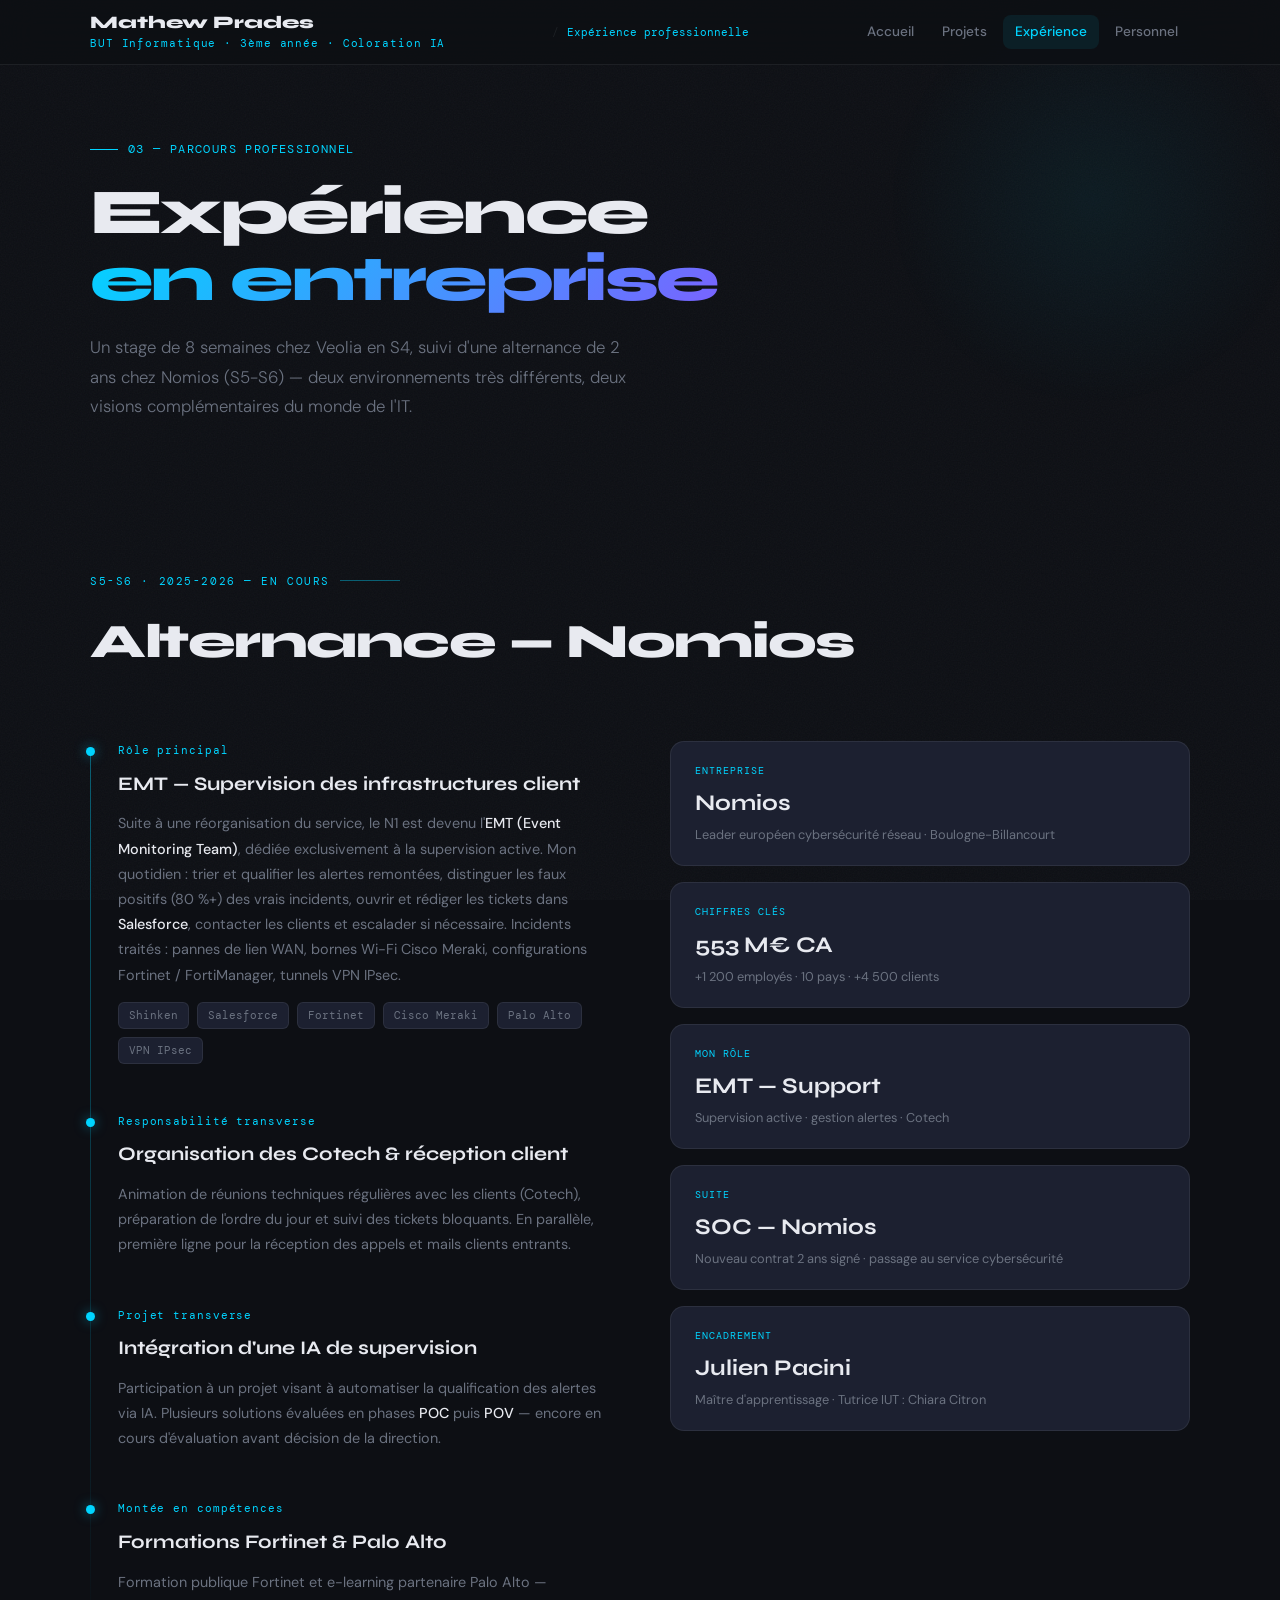
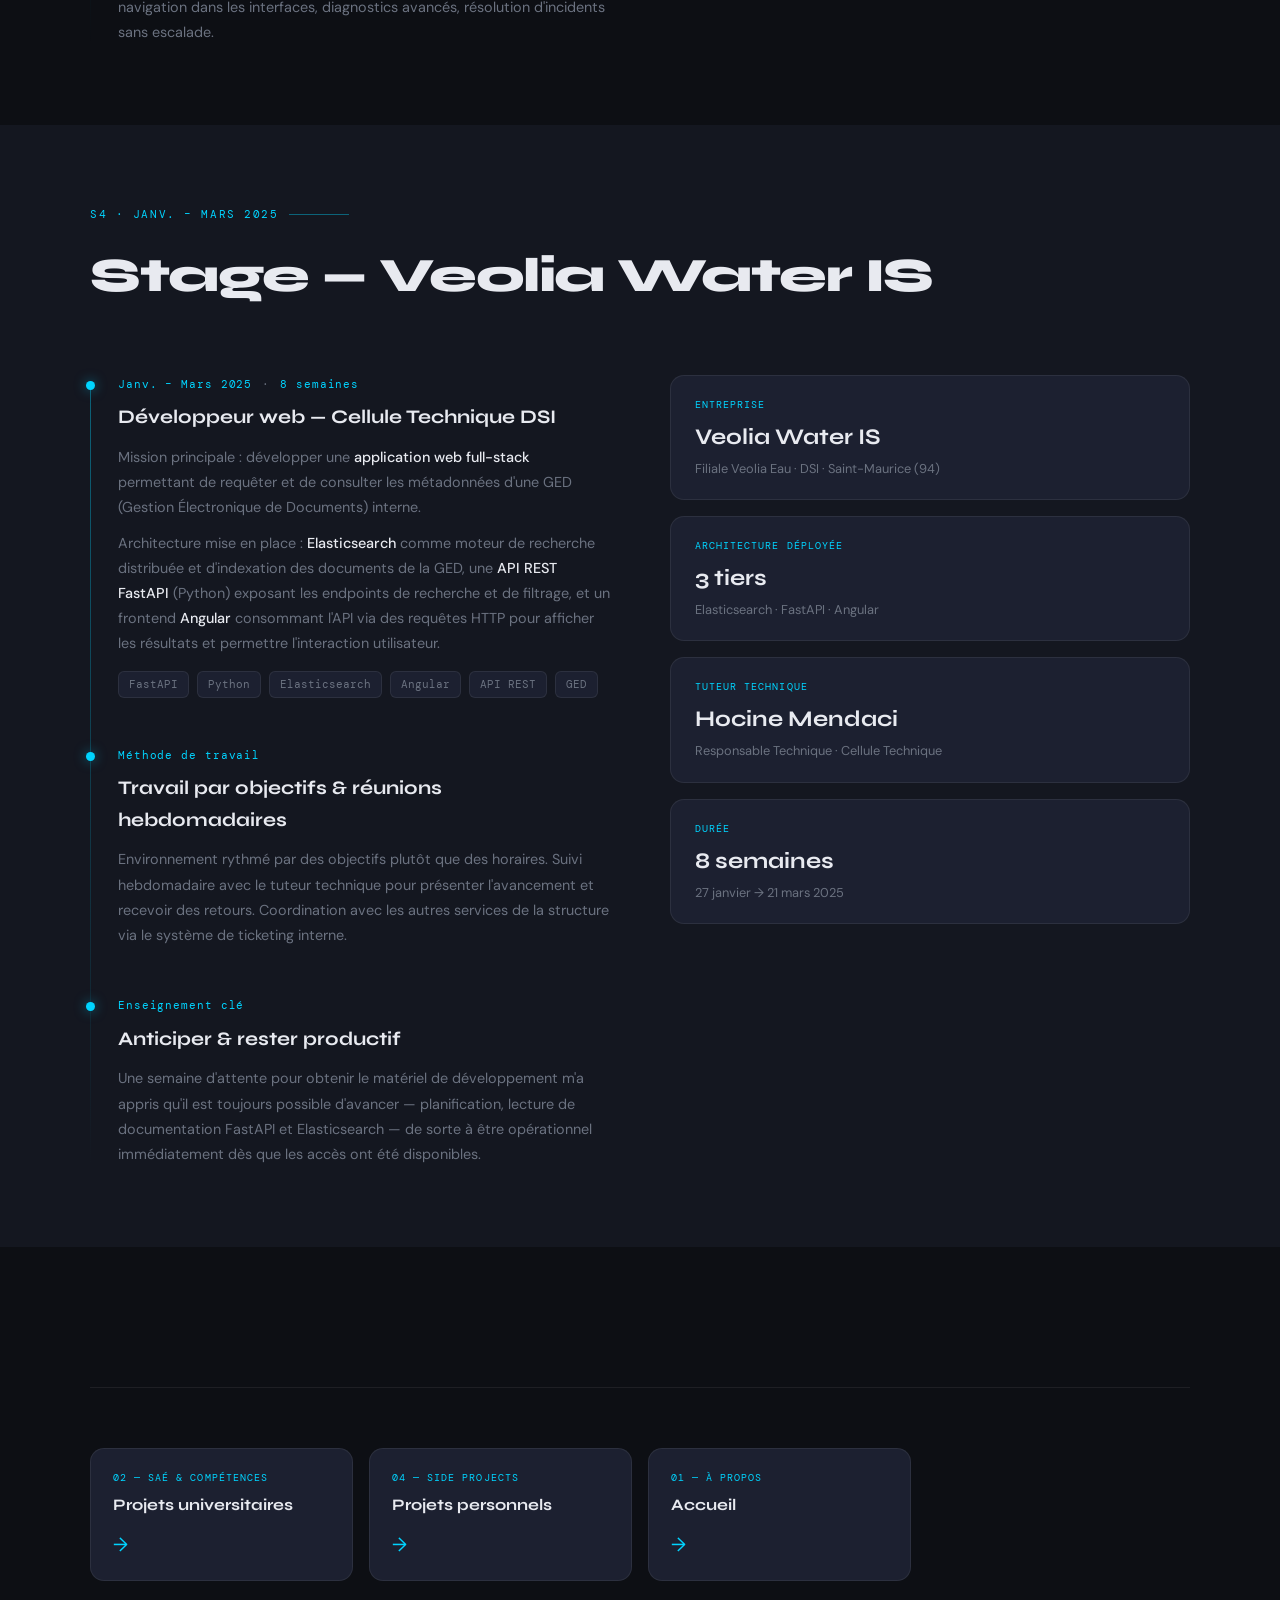
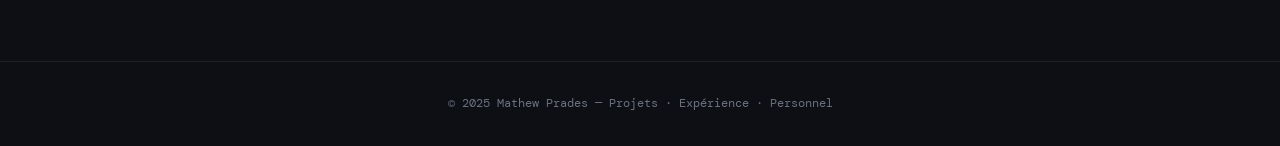
==== experience.html @ 594a2f8c "V2" ====
<!DOCTYPE html>
<html lang="fr">
<head>
  <meta charset="UTF-8" />
  <meta name="viewport" content="width=device-width, initial-scale=1" />
  <title>Expérience — Mathew Prades</title>
  <link rel="stylesheet" href="style.css" />
</head>
<body>

  <header>
    <div class="header-inner">
      <div class="header-identity">
        <a href="index.html" class="name">Mathew Prades</a>
        <span class="role">BUT Informatique · 3ème année · Coloration IA</span>
      </div>
      <div class="nav-page-indicator"><span>Expérience professionnelle</span></div>
      <button class="menu-toggle" aria-label="Menu">&#9776;</button>
      <nav id="navbar">
        <ul>
          <li><a href="index.html">Accueil</a></li>
          <li><a href="projets.html">Projets</a></li>
          <li><a href="experience.html">Expérience</a></li>
          <li><a href="perso.html">Personnel</a></li>
        </ul>
      </nav>
    </div>
  </header>

  <!-- Page Header -->
  <div class="page-header">
    <div class="page-header-inner">
      <div class="page-tag">03 — Parcours professionnel</div>
      <h1>Expérience<br><span>en entreprise</span></h1>
      <p>Un stage de 8 semaines chez Veolia en S4, suivi d'une alternance de 2 ans chez Nomios (S5-S6) — deux environnements très différents, deux visions complémentaires du monde de l'IT.</p>
    </div>
  </div>

  <main>

    <!-- Alternance Nomios -->
    <section class="section">
      <div class="section-inner">
        <p class="section-label">S5-S6 · 2025-2026 — En cours</p>
        <h2 class="section-title">Alternance — Nomios</h2>

        <div class="two-col">
          <div class="timeline reveal">

            <div class="timeline-item">
              <div class="timeline-meta">Rôle principal</div>
              <div class="timeline-title">EMT — Supervision des infrastructures client</div>
              <div class="timeline-body">
                <p>Suite à une réorganisation du service, le N1 est devenu l'<strong>EMT (Event Monitoring Team)</strong>, dédiée exclusivement à la supervision active. Mon quotidien : trier et qualifier les alertes remontées, distinguer les faux positifs (80 %+) des vrais incidents, ouvrir et rédiger les tickets dans <strong>Salesforce</strong>, contacter les clients et escalader si nécessaire. Incidents traités : pannes de lien WAN, bornes Wi-Fi Cisco Meraki, configurations Fortinet / FortiManager, tunnels VPN IPsec.</p>
                <div class="timeline-tags">
                  <span class="timeline-tag">Shinken</span>
                  <span class="timeline-tag">Salesforce</span>
                  <span class="timeline-tag">Fortinet</span>
                  <span class="timeline-tag">Cisco Meraki</span>
                  <span class="timeline-tag">Palo Alto</span>
                  <span class="timeline-tag">VPN IPsec</span>
                </div>
              </div>
            </div>

            <div class="timeline-item">
              <div class="timeline-meta">Responsabilité transverse</div>
              <div class="timeline-title">Organisation des Cotech & réception client</div>
              <div class="timeline-body">
                <p>Animation de réunions techniques régulières avec les clients (Cotech), préparation de l'ordre du jour et suivi des tickets bloquants. En parallèle, première ligne pour la réception des appels et mails clients entrants.</p>
              </div>
            </div>

            <div class="timeline-item">
              <div class="timeline-meta">Projet transverse</div>
              <div class="timeline-title">Intégration d'une IA de supervision</div>
              <div class="timeline-body">
                <p>Participation à un projet visant à automatiser la qualification des alertes via IA. Plusieurs solutions évaluées en phases <strong>POC</strong> puis <strong>POV</strong> — encore en cours d'évaluation avant décision de la direction.</p>
              </div>
            </div>

            <div class="timeline-item">
              <div class="timeline-meta">Montée en compétences</div>
              <div class="timeline-title">Formations Fortinet & Palo Alto</div>
              <div class="timeline-body">
                <p>Formation publique Fortinet et e-learning partenaire Palo Alto — navigation dans les interfaces, diagnostics avancés, résolution d'incidents sans escalade.</p>
              </div>
            </div>

          </div>

          <div class="about-stats reveal">
            <div class="stat-card">
              <div class="stat-label">Entreprise</div>
              <div class="stat-value">Nomios</div>
              <div class="stat-sub">Leader européen cybersécurité réseau · Boulogne-Billancourt</div>
            </div>
            <div class="stat-card">
              <div class="stat-label">Chiffres clés</div>
              <div class="stat-value">553 M€ CA</div>
              <div class="stat-sub">+1 200 employés · 10 pays · +4 500 clients</div>
            </div>
            <div class="stat-card">
              <div class="stat-label">Mon rôle</div>
              <div class="stat-value">EMT — Support</div>
              <div class="stat-sub">Supervision active · gestion alertes · Cotech</div>
            </div>
            <div class="stat-card">
              <div class="stat-label">Suite</div>
              <div class="stat-value">SOC — Nomios</div>
              <div class="stat-sub">Nouveau contrat 2 ans signé · passage au service cybersécurité</div>
            </div>
            <div class="stat-card">
              <div class="stat-label">Encadrement</div>
              <div class="stat-value">Julien Pacini</div>
              <div class="stat-sub">Maître d'apprentissage · Tutrice IUT : Chiara Citron</div>
            </div>
          </div>
        </div>
      </div>
    </section>

    <!-- Stage Veolia -->
    <section class="section">
      <div class="section-inner">
        <p class="section-label">S4 · Janv. – Mars 2025</p>
        <h2 class="section-title">Stage — Veolia Water IS</h2>

        <div class="two-col">
          <div class="timeline reveal">
            <div class="timeline-item">
              <div class="timeline-meta">Janv. – Mars 2025 <span>·</span> 8 semaines</div>
              <div class="timeline-title">Développeur web — Cellule Technique DSI</div>
              <div class="timeline-body">
                <p>Mission principale : développer une <strong>application web full-stack</strong> permettant de requêter et de consulter les métadonnées d'une GED (Gestion Électronique de Documents) interne.</p>
                <p>Architecture mise en place : <strong>Elasticsearch</strong> comme moteur de recherche distribuée et d'indexation des documents de la GED, une <strong>API REST FastAPI</strong> (Python) exposant les endpoints de recherche et de filtrage, et un frontend <strong>Angular</strong> consommant l'API via des requêtes HTTP pour afficher les résultats et permettre l'interaction utilisateur.</p>
                <div class="timeline-tags">
                  <span class="timeline-tag">FastAPI</span>
                  <span class="timeline-tag">Python</span>
                  <span class="timeline-tag">Elasticsearch</span>
                  <span class="timeline-tag">Angular</span>
                  <span class="timeline-tag">API REST</span>
                  <span class="timeline-tag">GED</span>
                </div>
              </div>
            </div>

            <div class="timeline-item">
              <div class="timeline-meta">Méthode de travail</div>
              <div class="timeline-title">Travail par objectifs & réunions hebdomadaires</div>
              <div class="timeline-body">
                <p>Environnement rythmé par des objectifs plutôt que des horaires. Suivi hebdomadaire avec le tuteur technique pour présenter l'avancement et recevoir des retours. Coordination avec les autres services de la structure via le système de ticketing interne.</p>
              </div>
            </div>

            <div class="timeline-item">
              <div class="timeline-meta">Enseignement clé</div>
              <div class="timeline-title">Anticiper & rester productif</div>
              <div class="timeline-body">
                <p>Une semaine d'attente pour obtenir le matériel de développement m'a appris qu'il est toujours possible d'avancer — planification, lecture de documentation FastAPI et Elasticsearch — de sorte à être opérationnel immédiatement dès que les accès ont été disponibles.</p>
              </div>
            </div>
          </div>

          <div class="about-stats reveal">
            <div class="stat-card">
              <div class="stat-label">Entreprise</div>
              <div class="stat-value">Veolia Water IS</div>
              <div class="stat-sub">Filiale Veolia Eau · DSI · Saint-Maurice (94)</div>
            </div>
            <div class="stat-card">
              <div class="stat-label">Architecture déployée</div>
              <div class="stat-value">3 tiers</div>
              <div class="stat-sub">Elasticsearch · FastAPI · Angular</div>
            </div>
            <div class="stat-card">
              <div class="stat-label">Tuteur technique</div>
              <div class="stat-value">Hocine Mendaci</div>
              <div class="stat-sub">Responsable Technique · Cellule Technique</div>
            </div>
            <div class="stat-card">
              <div class="stat-label">Durée</div>
              <div class="stat-value">8 semaines</div>
              <div class="stat-sub">27 janvier → 21 mars 2025</div>
            </div>
          </div>
        </div>
      </div>
    </section>

    <!-- Nav -->
    <section class="section">
      <div class="section-inner">
        <div class="page-nav">
          <a href="projets.html" class="page-nav-card reveal">
            <span class="pnc-label">02 — SAÉ & Compétences</span>
            <span class="pnc-title">Projets universitaires</span>
            <span class="pnc-arrow">→</span>
          </a>
          <a href="perso.html" class="page-nav-card reveal">
            <span class="pnc-label">04 — Side projects</span>
            <span class="pnc-title">Projets personnels</span>
            <span class="pnc-arrow">→</span>
          </a>
          <a href="index.html" class="page-nav-card reveal">
            <span class="pnc-label">01 — À propos</span>
            <span class="pnc-title">Accueil</span>
            <span class="pnc-arrow">→</span>
          </a>
        </div>
      </div>
    </section>

  </main>

  <footer>
    <span>&copy; 2025 <a href="index.html">Mathew Prades</a> —
      <a href="projets.html">Projets</a> ·
      <a href="experience.html">Expérience</a> ·
      <a href="perso.html">Personnel</a>
    </span>
  </footer>

  <script src="script.js"></script>
</body>
</html>
---- style.css ----
@import url('https://fonts.googleapis.com/css2?family=Syne:wght@400;600;700;800&family=DM+Mono:ital,wght@0,400;0,500;1,400&family=DM+Sans:ital,opsz,wght@0,9..40,300;0,9..40,400;0,9..40,500;1,9..40,300&display=swap');

/* ── Tokens ─────────────────────────────────────── */
:root {
  --bg:        #0d0f14;
  --surface:   #141720;
  --surface2:  #1c2030;
  --border:    rgba(255,255,255,0.07);
  --accent:    #00d4ff;
  --accent2:   #7b61ff;
  --text:      #e8eaf0;
  --muted:     #6b7280;
  --radius:    14px;
  --transition: 0.35s cubic-bezier(0.4,0,0.2,1);
}

/* ── Reset ───────────────────────────────────────── */
*, *::before, *::after { box-sizing: border-box; margin: 0; padding: 0; }
html { scroll-behavior: smooth; }

body {
  font-family: 'DM Sans', sans-serif;
  background: var(--bg);
  color: var(--text);
  line-height: 1.65;
  overflow-x: hidden;
}

body::before {
  content: '';
  position: fixed;
  inset: 0;
  background-image: url("data:image/svg+xml,%3Csvg viewBox='0 0 200 200' xmlns='http://www.w3.org/2000/svg'%3E%3Cfilter id='n'%3E%3CfeTurbulence type='fractalNoise' baseFrequency='0.75' numOctaves='4' stitchTiles='stitch'/%3E%3C/filter%3E%3Crect width='100%25' height='100%25' filter='url(%23n)' opacity='0.04'/%3E%3C/svg%3E");
  background-size: 200px;
  pointer-events: none;
  z-index: 0;
}

/* ── Typography ──────────────────────────────────── */
h1, h2, h3 { font-family: 'Syne', sans-serif; font-weight: 700; letter-spacing: -0.02em; }
code, .mono { font-family: 'DM Mono', monospace; }
a { color: var(--accent); text-decoration: none; transition: opacity var(--transition); }
a:hover { opacity: 0.75; }

/* ── Header / Nav ────────────────────────────────── */
header {
  position: fixed;
  top: 0; left: 0; right: 0;
  z-index: 1000;
  padding: 0 clamp(20px, 5vw, 60px);
  background: rgba(13,15,20,0.88);
  backdrop-filter: blur(18px);
  -webkit-backdrop-filter: blur(18px);
  border-bottom: 1px solid var(--border);
}

.header-inner {
  max-width: 1100px;
  margin: 0 auto;
  display: flex;
  align-items: center;
  justify-content: space-between;
  height: 64px;
  gap: 20px;
}

.header-identity { display: flex; flex-direction: column; gap: 1px; }
.header-identity .name {
  font-family: 'Syne', sans-serif;
  font-weight: 800;
  font-size: 1.1rem;
  color: var(--text);
  line-height: 1.2;
  text-decoration: none;
}
.header-identity .name:hover { opacity: 1; }
.header-identity .role {
  font-family: 'DM Mono', monospace;
  font-size: 0.7rem;
  color: var(--accent);
  letter-spacing: 0.08em;
}

.email-row {
  display: flex;
  align-items: center;
  gap: 8px;
  font-family: 'DM Mono', monospace;
  font-size: 0.75rem;
  color: var(--text);
  background: rgba(0,212,255,0.06);
  border: 1px solid rgba(0,212,255,0.2);
  padding: 6px 12px;
  border-radius: 8px;
  position: relative;
}

#email {
  color: var(--accent);
  font-style: normal;
  letter-spacing: 0.02em;
}

#copy-email {
  background: rgba(0,212,255,0.12);
  border: 1px solid rgba(0,212,255,0.3);
  border-radius: 5px;
  padding: 3px 8px;
  cursor: pointer;
  color: var(--accent);
  font-family: 'DM Mono', monospace;
  font-size: 0.68rem;
  letter-spacing: 0.06em;
  transition: all var(--transition);
  white-space: nowrap;
}
#copy-email:hover {
  background: rgba(0,212,255,0.22);
  border-color: var(--accent);
  box-shadow: 0 0 10px rgba(0,212,255,0.2);
}

#copy-success {
  display: none;
  color: #4ade80;
  font-size: 0.7rem;
  font-family: 'DM Mono', monospace;
  white-space: nowrap;
  margin-left: 2px;
}

#mail-draft {
  background: rgba(0,212,255,0.12);
  border: 1px solid rgba(0,212,255,0.3);
  border-radius: 5px;
  padding: 3px 8px;
  cursor: pointer;
  color: var(--accent);
  font-family: 'DM Mono', monospace;
  font-size: 0.68rem;
  letter-spacing: 0.06em;
  transition: all var(--transition);
  white-space: nowrap;
  text-decoration: none;
  display: inline-flex;
  align-items: center;
  gap: 4px;
}
#mail-draft:hover {
  opacity: 1;
  background: rgba(0,212,255,0.22);
  border-color: var(--accent);
  box-shadow: 0 0 10px rgba(0,212,255,0.2);
}

nav ul {
  list-style: none;
  display: flex;
  gap: 4px;
}
nav ul li a {
  color: var(--muted);
  font-size: 0.85rem;
  font-weight: 500;
  padding: 6px 12px;
  border-radius: 8px;
  transition: all var(--transition);
  text-decoration: none;
  display: flex;
  align-items: center;
  gap: 6px;
}
nav ul li a:hover { color: var(--text); background: var(--surface2); opacity: 1; }
nav ul li a.active { color: var(--accent); background: rgba(0,212,255,0.08); opacity: 1; }

/* Page breadcrumb indicator */
.nav-page-indicator {
  display: flex;
  align-items: center;
  gap: 8px;
  font-family: 'DM Mono', monospace;
  font-size: 0.7rem;
  color: var(--muted);
}
.nav-page-indicator::before {
  content: '/';
  color: var(--border);
}
.nav-page-indicator span { color: var(--accent); }

/* Hamburger */
.menu-toggle {
  display: none;
  background: none;
  border: 1px solid var(--border);
  border-radius: 8px;
  color: var(--text);
  font-size: 1.2rem;
  width: 38px;
  height: 38px;
  cursor: pointer;
  align-items: center;
  justify-content: center;
  transition: all var(--transition);
}
.menu-toggle:hover { border-color: var(--accent); color: var(--accent); }

/* ── Hero ────────────────────────────────────────── */
.hero {
  min-height: 100vh;
  display: flex;
  align-items: center;
  padding: 120px clamp(20px, 5vw, 60px) 80px;
  position: relative;
  overflow: hidden;
}
.hero::after {
  content: '';
  position: absolute;
  top: 15%; right: -10%;
  width: 600px; height: 600px;
  background: radial-gradient(circle, rgba(0,212,255,0.08) 0%, transparent 70%);
  pointer-events: none;
}
.hero::before {
  content: '';
  position: absolute;
  bottom: 5%; left: -5%;
  width: 400px; height: 400px;
  background: radial-gradient(circle, rgba(123,97,255,0.05) 0%, transparent 70%);
  pointer-events: none;
}

.hero-inner { max-width: 1100px; margin: 0 auto; width: 100%; }

.hero-tag {
  display: inline-flex;
  align-items: center;
  gap: 8px;
  font-family: 'DM Mono', monospace;
  font-size: 0.75rem;
  color: var(--accent);
  letter-spacing: 0.1em;
  border: 1px solid rgba(0,212,255,0.25);
  padding: 5px 12px;
  border-radius: 100px;
  margin-bottom: 32px;
  animation: fadeUp 0.6s ease both;
}
.hero-tag::before {
  content: '';
  width: 6px; height: 6px;
  border-radius: 50%;
  background: var(--accent);
  animation: pulse 2s infinite;
}
@keyframes pulse {
  0%, 100% { opacity: 1; transform: scale(1); }
  50% { opacity: 0.4; transform: scale(0.8); }
}

.hero h1 {
  font-size: clamp(3rem, 7vw, 6rem);
  font-weight: 800;
  line-height: 1.05;
  letter-spacing: -0.04em;
  margin-bottom: 24px;
  animation: fadeUp 0.6s 0.1s ease both;
}
.hero h1 span {
  background: linear-gradient(135deg, var(--accent), var(--accent2));
  -webkit-background-clip: text;
  -webkit-text-fill-color: transparent;
  background-clip: text;
}
.hero-desc {
  font-size: clamp(1rem, 2vw, 1.2rem);
  color: var(--muted);
  max-width: 560px;
  margin-bottom: 48px;
  font-weight: 300;
  animation: fadeUp 0.6s 0.2s ease both;
}
.hero-links {
  display: flex;
  gap: 12px;
  flex-wrap: wrap;
  animation: fadeUp 0.6s 0.3s ease both;
}

/* ── Buttons ─────────────────────────────────────── */
.btn {
  display: inline-flex;
  align-items: center;
  gap: 8px;
  padding: 12px 24px;
  border-radius: 10px;
  font-weight: 500;
  font-size: 0.9rem;
  cursor: pointer;
  transition: all var(--transition);
  text-decoration: none;
  border: none;
}
.btn-primary { background: var(--accent); color: #000; }
.btn-primary:hover { opacity: 1; background: #33ddff; transform: translateY(-1px); box-shadow: 0 8px 24px rgba(0,212,255,0.3); }
.btn-outline { background: transparent; color: var(--text); border: 1px solid var(--border); }
.btn-outline:hover { opacity: 1; border-color: rgba(255,255,255,0.2); background: var(--surface2); transform: translateY(-1px); }

/* Scroll indicator */
.scroll-hint {
  position: absolute;
  bottom: 40px;
  left: 50%;
  transform: translateX(-50%);
  display: flex;
  flex-direction: column;
  align-items: center;
  gap: 8px;
  color: var(--muted);
  font-size: 0.7rem;
  font-family: 'DM Mono', monospace;
  letter-spacing: 0.1em;
  animation: fadeUp 0.6s 0.6s ease both;
}
.scroll-hint-line {
  width: 1px; height: 40px;
  background: linear-gradient(to bottom, var(--accent), transparent);
  animation: scrollLine 2s ease infinite;
}
@keyframes scrollLine {
  0% { transform: scaleY(0); transform-origin: top; }
  50% { transform: scaleY(1); transform-origin: top; }
  51% { transform: scaleY(1); transform-origin: bottom; }
  100% { transform: scaleY(0); transform-origin: bottom; }
}

/* ── Page header (non-hero pages) ────────────────── */
.page-header {
  padding: 140px clamp(20px, 5vw, 60px) 70px;
  position: relative;
  overflow: hidden;
}
.page-header::after {
  content: '';
  position: absolute;
  top: 0; right: -5%;
  width: 500px; height: 400px;
  background: radial-gradient(circle, rgba(0,212,255,0.06) 0%, transparent 65%);
  pointer-events: none;
}
.page-header-inner { max-width: 1100px; margin: 0 auto; }
.page-header .page-tag {
  font-family: 'DM Mono', monospace;
  font-size: 0.72rem;
  color: var(--accent);
  letter-spacing: 0.12em;
  text-transform: uppercase;
  margin-bottom: 20px;
  display: flex;
  align-items: center;
  gap: 10px;
  animation: fadeUp 0.5s ease both;
}
.page-header .page-tag::before {
  content: '';
  width: 28px; height: 1px;
  background: var(--accent);
}
.page-header h1 {
  font-size: clamp(2.4rem, 5vw, 4.5rem);
  font-weight: 800;
  letter-spacing: -0.04em;
  line-height: 1.05;
  margin-bottom: 20px;
  animation: fadeUp 0.5s 0.08s ease both;
}
.page-header h1 span {
  background: linear-gradient(135deg, var(--accent), var(--accent2));
  -webkit-background-clip: text;
  -webkit-text-fill-color: transparent;
  background-clip: text;
}
.page-header p {
  font-size: 1.05rem;
  color: var(--muted);
  max-width: 540px;
  font-weight: 300;
  line-height: 1.75;
  animation: fadeUp 0.5s 0.16s ease both;
}

/* ── Main layout ─────────────────────────────────── */
main { position: relative; z-index: 1; }

/* ── Sections ────────────────────────────────────── */
.section {
  padding: 80px clamp(20px, 5vw, 60px);
  scroll-margin-top: 80px;
}
.section-inner { max-width: 1100px; margin: 0 auto; }
.section-label {
  font-family: 'DM Mono', monospace;
  font-size: 0.7rem;
  color: var(--accent);
  letter-spacing: 0.14em;
  text-transform: uppercase;
  margin-bottom: 12px;
  display: flex;
  align-items: center;
  gap: 10px;
}
.section-label::after {
  content: '';
  flex: 1;
  max-width: 60px;
  height: 1px;
  background: var(--accent);
  opacity: 0.4;
}
.section-title {
  font-size: clamp(2rem, 4vw, 3rem);
  font-weight: 800;
  margin-bottom: 60px;
  letter-spacing: -0.03em;
}
.section:nth-child(even) { background: var(--surface); }

/* ── Cards grid ──────────────────────────────────── */
.cards-grid {
  display: grid;
  grid-template-columns: repeat(auto-fill, minmax(320px, 1fr));
  gap: 20px;
}
.card {
  background: var(--surface2);
  border: 1px solid var(--border);
  border-radius: var(--radius);
  padding: 28px;
  transition: all var(--transition);
  position: relative;
  overflow: hidden;
}
.card::before {
  content: '';
  position: absolute;
  inset: 0;
  background: linear-gradient(135deg, rgba(0,212,255,0.04), transparent);
  opacity: 0;
  transition: opacity var(--transition);
  pointer-events: none;
}
.card:hover { border-color: rgba(0,212,255,0.3); transform: translateY(-4px); box-shadow: 0 16px 40px rgba(0,0,0,0.4); }
.card:hover::before { opacity: 1; }

.card-number {
  font-family: 'DM Mono', monospace;
  font-size: 0.65rem;
  color: var(--accent);
  letter-spacing: 0.12em;
  margin-bottom: 16px;
  opacity: 0.7;
}
.card h3 { font-size: 1.15rem; margin-bottom: 12px; line-height: 1.3; }
.card p { color: var(--muted); font-size: 0.9rem; line-height: 1.7; }

.card-links { margin-top: 20px; display: flex; gap: 10px; flex-wrap: wrap; }
.chip {
  display: inline-flex;
  align-items: center;
  gap: 5px;
  font-family: 'DM Mono', monospace;
  font-size: 0.7rem;
  color: var(--text);
  background: rgba(255,255,255,0.05);
  border: 1px solid var(--border);
  padding: 4px 10px;
  border-radius: 6px;
  text-decoration: none;
  transition: all var(--transition);
}
.chip:hover { opacity: 1; border-color: var(--accent); color: var(--accent); background: rgba(0,212,255,0.05); }

.card-images { margin-top: 20px; display: flex; gap: 10px; }
.card-images img { width: 100%; max-width: 50%; border-radius: 8px; border: 1px solid var(--border); }
.card-images.single img { max-width: 100%; }

/* ── Card with accent bar ────────────────────────── */
.card.accent-bar { border-top: 2px solid var(--accent); }
.card.accent-bar2 { border-top: 2px solid var(--accent2); }

/* ── Two-col layout ──────────────────────────────── */
.two-col {
  display: grid;
  grid-template-columns: 1fr 1fr;
  gap: 60px;
  align-items: start;
}

/* ── About section ───────────────────────────────── */
.about-text p { color: var(--muted); line-height: 1.85; font-size: 0.95rem; margin-bottom: 16px; }
.about-text p:last-child { margin-bottom: 0; }

.about-stats { display: grid; gap: 16px; }
.stat-card {
  background: var(--surface2);
  border: 1px solid var(--border);
  border-radius: var(--radius);
  padding: 20px 24px;
  transition: border-color var(--transition);
}
.stat-card:hover { border-color: rgba(0,212,255,0.3); }
.stat-card .stat-label { font-family: 'DM Mono', monospace; font-size: 0.65rem; color: var(--accent); letter-spacing: 0.1em; text-transform: uppercase; margin-bottom: 6px; }
.stat-card .stat-value { font-family: 'Syne', sans-serif; font-size: 1.4rem; font-weight: 700; }
.stat-card .stat-sub { font-size: 0.8rem; color: var(--muted); margin-top: 2px; }

/* Skills */
.skills-row { display: flex; flex-wrap: wrap; gap: 8px; margin-top: 40px; }
.skill-badge {
  font-family: 'DM Mono', monospace;
  font-size: 0.72rem;
  padding: 6px 14px;
  border-radius: 8px;
  border: 1px solid var(--border);
  background: var(--surface2);
  color: var(--text);
  letter-spacing: 0.04em;
  transition: all var(--transition);
}
.skill-badge:hover { border-color: var(--accent); color: var(--accent); background: rgba(0,212,255,0.05); }
.skill-badge.highlight { border-color: rgba(0,212,255,0.3); color: var(--accent); background: rgba(0,212,255,0.07); }

/* ── Ambitions block ─────────────────────────────── */
.ambitions-grid { display: grid; grid-template-columns: repeat(auto-fill, minmax(260px, 1fr)); gap: 16px; margin-top: 20px; }
.ambition-item {
  background: var(--surface2);
  border: 1px solid var(--border);
  border-radius: var(--radius);
  padding: 22px 24px;
  transition: border-color var(--transition);
}
.ambition-item:hover { border-color: rgba(123,97,255,0.4); }
.ambition-item .step {
  font-family: 'DM Mono', monospace;
  font-size: 0.6rem;
  color: var(--accent2);
  letter-spacing: 0.12em;
  text-transform: uppercase;
  margin-bottom: 8px;
}
.ambition-item h4 { font-family: 'Syne', sans-serif; font-size: 1rem; font-weight: 700; margin-bottom: 8px; }
.ambition-item p { font-size: 0.85rem; color: var(--muted); line-height: 1.65; }

/* ── Timeline (experience) ───────────────────────── */
.timeline { position: relative; padding-left: 28px; }
.timeline::before {
  content: '';
  position: absolute;
  left: 0; top: 6px; bottom: 0;
  width: 1px;
  background: linear-gradient(to bottom, var(--accent), transparent);
  opacity: 0.4;
}
.timeline-item { position: relative; padding-bottom: 48px; }
.timeline-item:last-child { padding-bottom: 0; }
.timeline-item::before {
  content: '';
  position: absolute;
  left: -32px; top: 6px;
  width: 9px; height: 9px;
  border-radius: 50%;
  background: var(--accent);
  box-shadow: 0 0 12px rgba(0,212,255,0.5);
}
.timeline-meta {
  font-family: 'DM Mono', monospace;
  font-size: 0.7rem;
  color: var(--accent);
  letter-spacing: 0.08em;
  margin-bottom: 8px;
  display: flex;
  align-items: center;
  gap: 10px;
}
.timeline-meta span { color: var(--muted); }
.timeline-title { font-family: 'Syne', sans-serif; font-size: 1.2rem; font-weight: 700; margin-bottom: 12px; }
.timeline-body { color: var(--muted); font-size: 0.9rem; line-height: 1.75; }
.timeline-body p { margin-bottom: 10px; }
.timeline-body p:last-child { margin-bottom: 0; }
.timeline-body strong { color: var(--text); font-weight: 500; }

.timeline-tags { display: flex; gap: 8px; flex-wrap: wrap; margin-top: 14px; }
.timeline-tag {
  font-family: 'DM Mono', monospace;
  font-size: 0.68rem;
  padding: 3px 10px;
  border-radius: 6px;
  border: 1px solid var(--border);
  background: var(--surface2);
  color: var(--muted);
}

/* ── Nav cards (page navigation) ────────────────── */
.page-nav {
  display: grid;
  grid-template-columns: repeat(auto-fill, minmax(220px, 1fr));
  gap: 16px;
  margin-top: 60px;
  padding-top: 60px;
  border-top: 1px solid var(--border);
}
.page-nav-card {
  display: flex;
  flex-direction: column;
  gap: 6px;
  background: var(--surface2);
  border: 1px solid var(--border);
  border-radius: var(--radius);
  padding: 20px 22px;
  text-decoration: none;
  transition: all var(--transition);
  color: var(--text);
}
.page-nav-card:hover { opacity: 1; border-color: rgba(0,212,255,0.3); transform: translateY(-3px); }
.page-nav-card .pnc-label {
  font-family: 'DM Mono', monospace;
  font-size: 0.65rem;
  color: var(--accent);
  letter-spacing: 0.1em;
  text-transform: uppercase;
}
.page-nav-card .pnc-title { font-family: 'Syne', sans-serif; font-size: 1rem; font-weight: 700; }
.page-nav-card .pnc-arrow { font-size: 1.2rem; margin-top: 4px; color: var(--accent); transition: transform var(--transition); }
.page-nav-card:hover .pnc-arrow { transform: translateX(4px); }

/* ── Scroll reveal ───────────────────────────────── */
.reveal {
  opacity: 0;
  transform: translateY(32px);
  transition: opacity 0.6s ease, transform 0.6s ease;
}
.reveal.visible { opacity: 1; transform: none; }

/* ── Footer ──────────────────────────────────────── */
footer {
  border-top: 1px solid var(--border);
  padding: 32px clamp(20px, 5vw, 60px);
  text-align: center;
  font-family: 'DM Mono', monospace;
  font-size: 0.75rem;
  color: var(--muted);
}
footer a { color: var(--muted); transition: color var(--transition); }
footer a:hover { color: var(--accent); opacity: 1; }

/* ── Animations ──────────────────────────────────── */
@keyframes fadeUp {
  from { opacity: 0; transform: translateY(20px); }
  to   { opacity: 1; transform: none; }
}

/* ── Mobile ──────────────────────────────────────── */
@media (max-width: 768px) {
  .menu-toggle { display: flex; }
  nav {
    display: none;
    position: absolute;
    top: 64px; left: 0; right: 0;
    background: rgba(13,15,20,0.97);
    border-bottom: 1px solid var(--border);
    padding: 16px 20px;
  }
  nav.open { display: block; }
  nav ul { flex-direction: column; gap: 4px; }
  nav ul li a { display: flex; padding: 12px 16px; border-radius: 8px; }

  .header-identity .name { font-size: 0.95rem; }
  .email-row { display: none; }
  .nav-page-indicator { display: none; }

  .two-col { grid-template-columns: 1fr; gap: 40px; }
  .cards-grid { grid-template-columns: 1fr; }

  .hero h1 { font-size: clamp(2.4rem, 10vw, 3.5rem); }
  .hero { min-height: auto; padding-top: 120px; padding-bottom: 80px; }
  .scroll-hint { display: none; }

  .page-header h1 { font-size: clamp(2rem, 8vw, 3rem); }
  .page-nav { grid-template-columns: 1fr 1fr; }
}
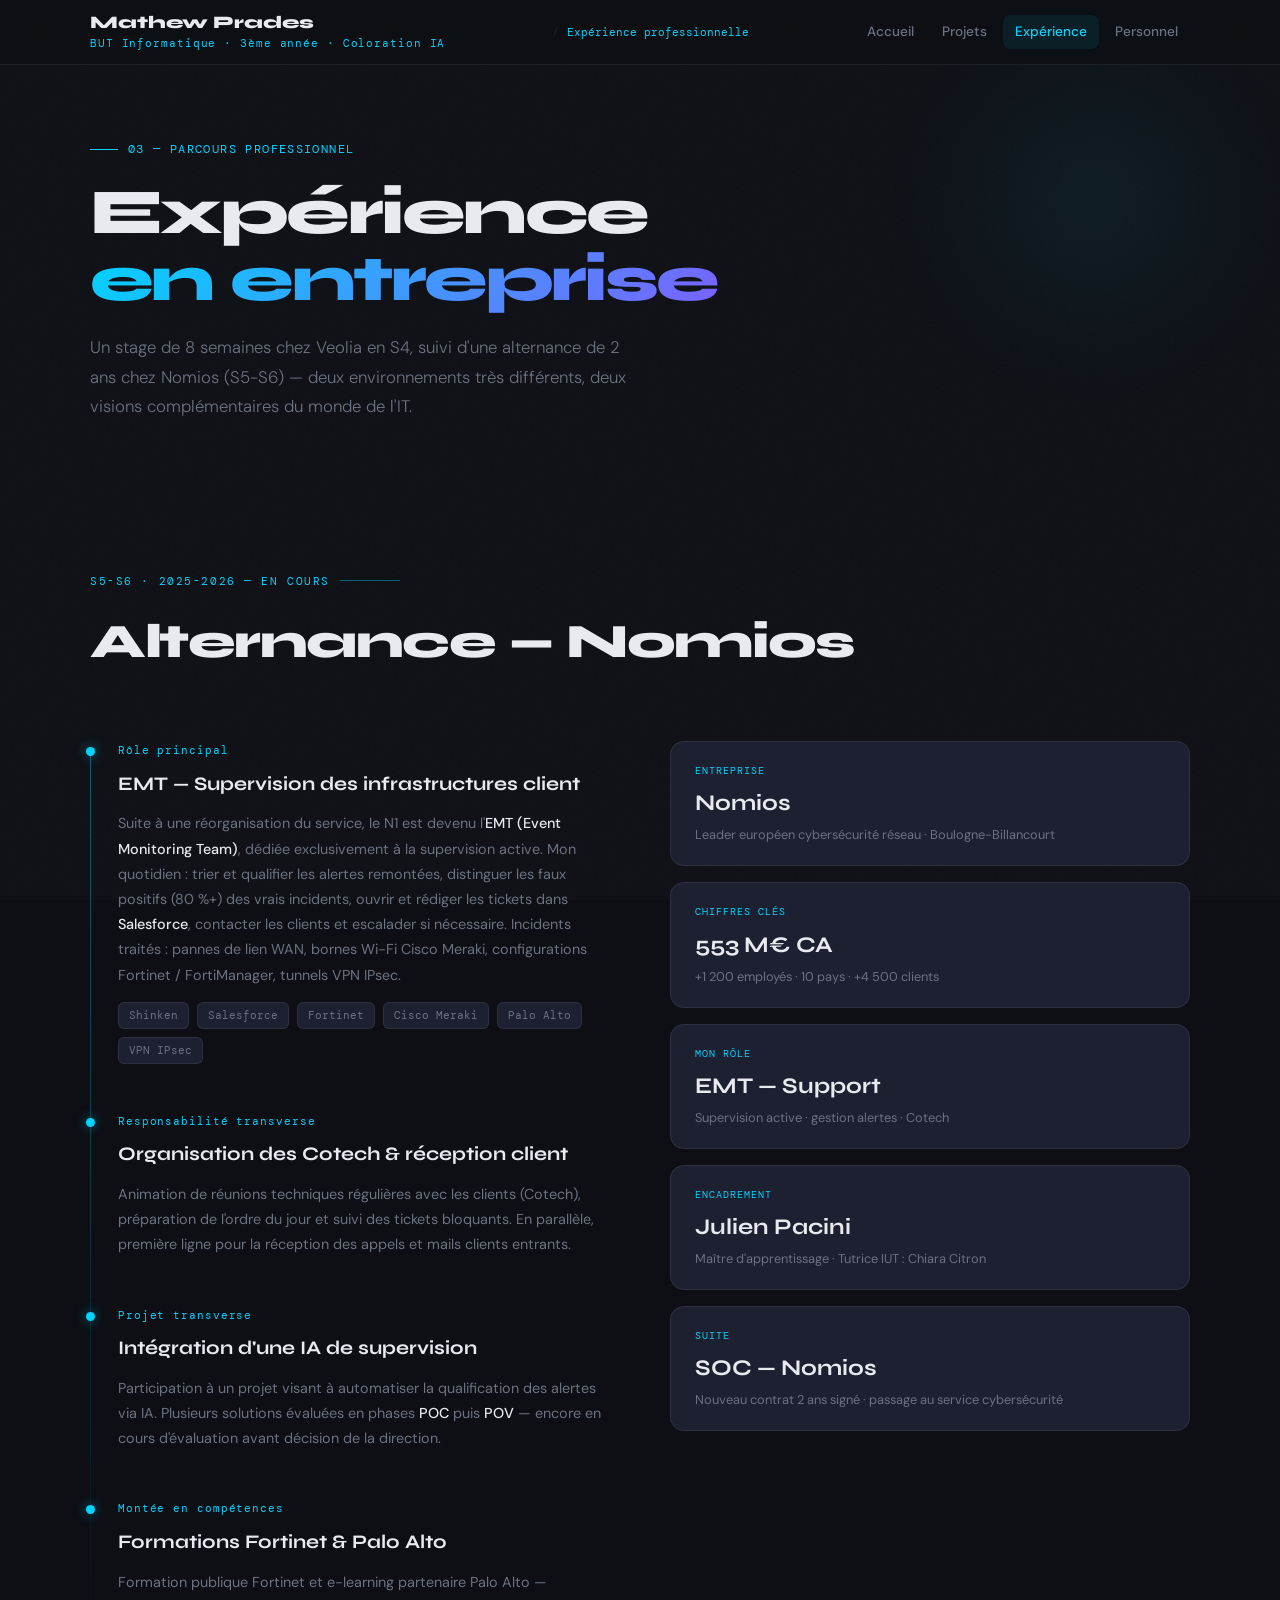
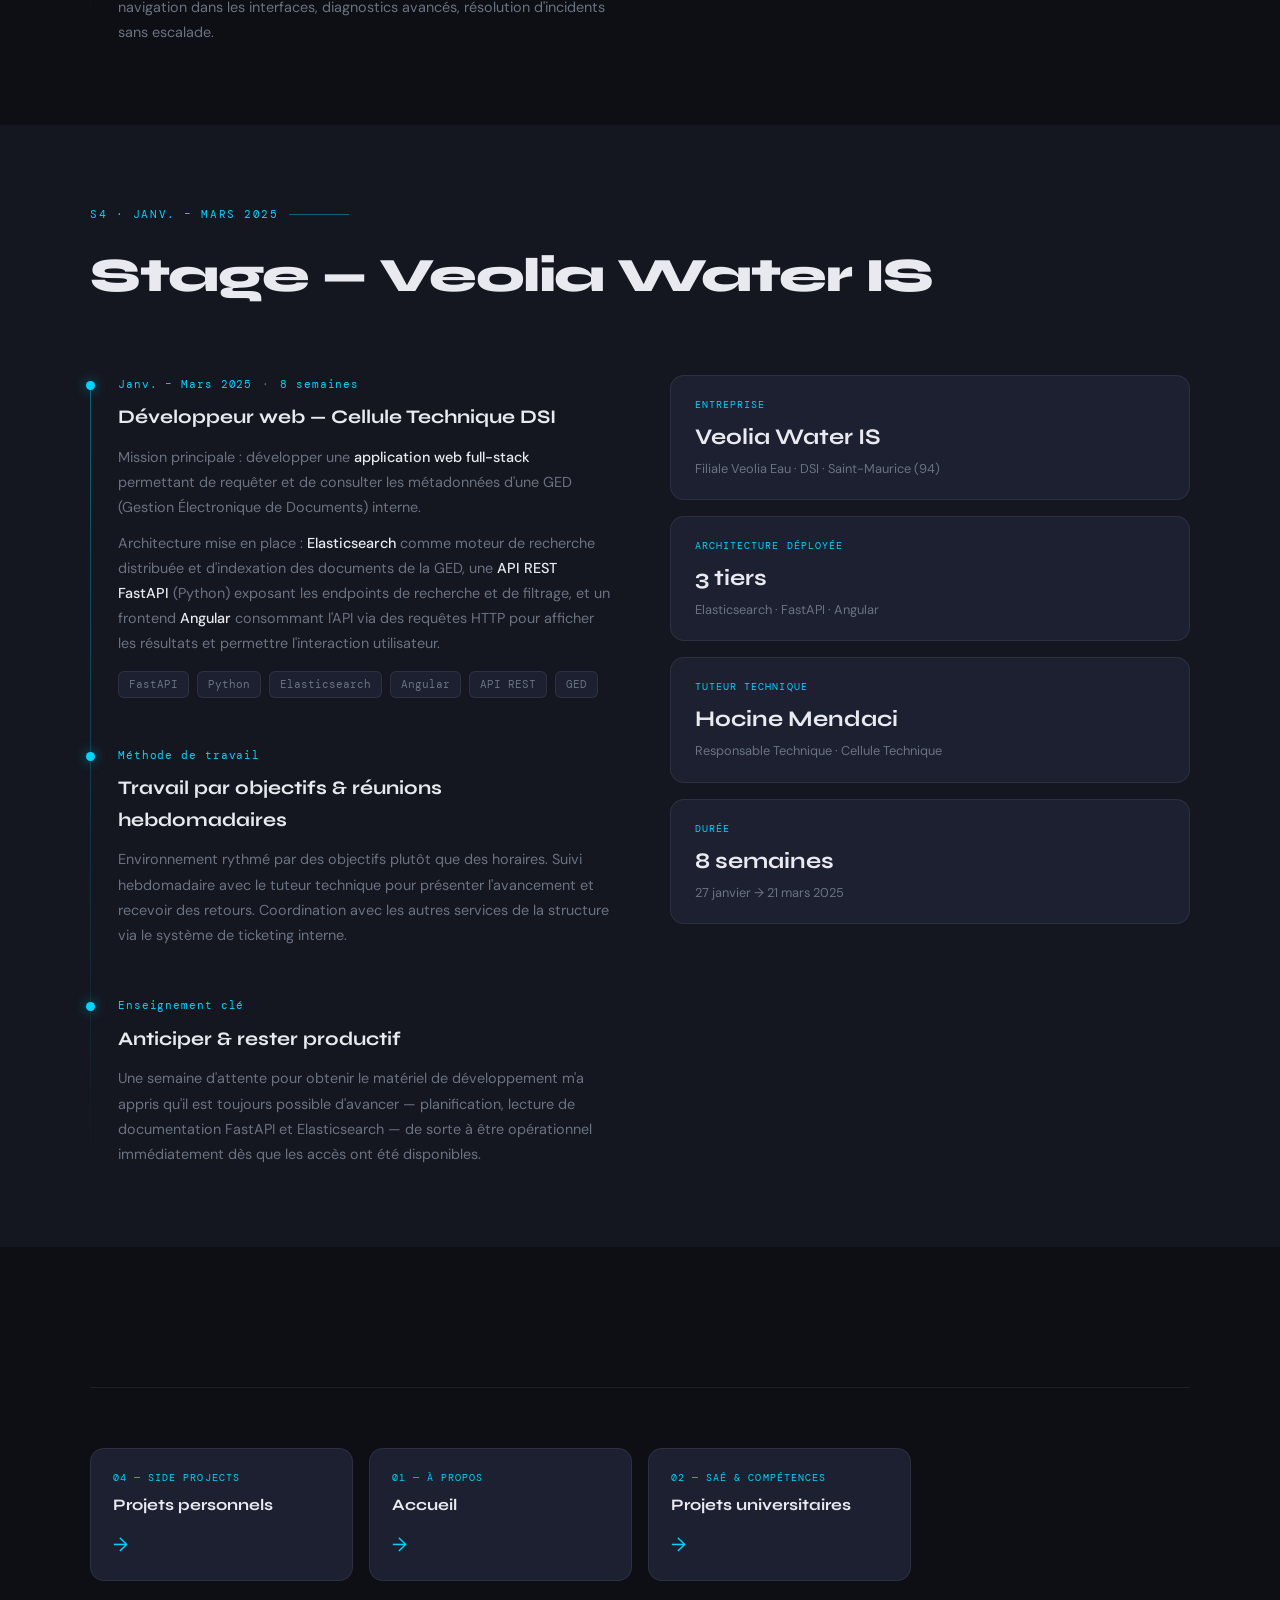
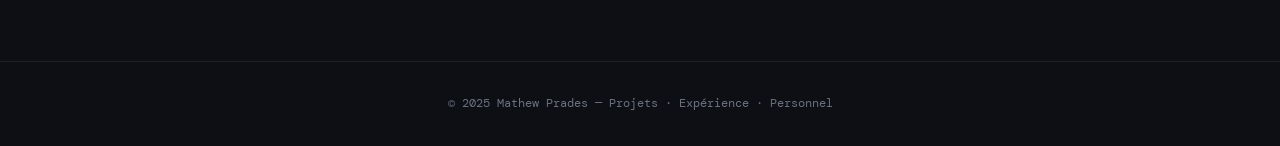
==== commit e18954cc: "changement mineur" ====
--- a/experience.html
+++ b/experience.html
@@ -106,14 +106,14 @@
               <div class="stat-sub">Supervision active · gestion alertes · Cotech</div>
             </div>
             <div class="stat-card">
+              <div class="stat-label">Encadrement</div>
+              <div class="stat-value">Julien Pacini</div>
+              <div class="stat-sub">Maître d'apprentissage · Tutrice IUT : Chiara Citron</div>
+            </div>
+            <div class="stat-card">
               <div class="stat-label">Suite</div>
               <div class="stat-value">SOC — Nomios</div>
               <div class="stat-sub">Nouveau contrat 2 ans signé · passage au service cybersécurité</div>
-            </div>
-            <div class="stat-card">
-              <div class="stat-label">Encadrement</div>
-              <div class="stat-value">Julien Pacini</div>
-              <div class="stat-sub">Maître d'apprentissage · Tutrice IUT : Chiara Citron</div>
             </div>
           </div>
         </div>
@@ -192,11 +192,6 @@
     <section class="section">
       <div class="section-inner">
         <div class="page-nav">
-          <a href="projets.html" class="page-nav-card reveal">
-            <span class="pnc-label">02 — SAÉ & Compétences</span>
-            <span class="pnc-title">Projets universitaires</span>
-            <span class="pnc-arrow">→</span>
-          </a>
           <a href="perso.html" class="page-nav-card reveal">
             <span class="pnc-label">04 — Side projects</span>
             <span class="pnc-title">Projets personnels</span>
@@ -207,6 +202,11 @@
             <span class="pnc-title">Accueil</span>
             <span class="pnc-arrow">→</span>
           </a>
+          <a href="projets.html" class="page-nav-card reveal">
+            <span class="pnc-label">02 — SAÉ & Compétences</span>
+            <span class="pnc-title">Projets universitaires</span>
+            <span class="pnc-arrow">→</span>
+          </a>
         </div>
       </div>
     </section>
